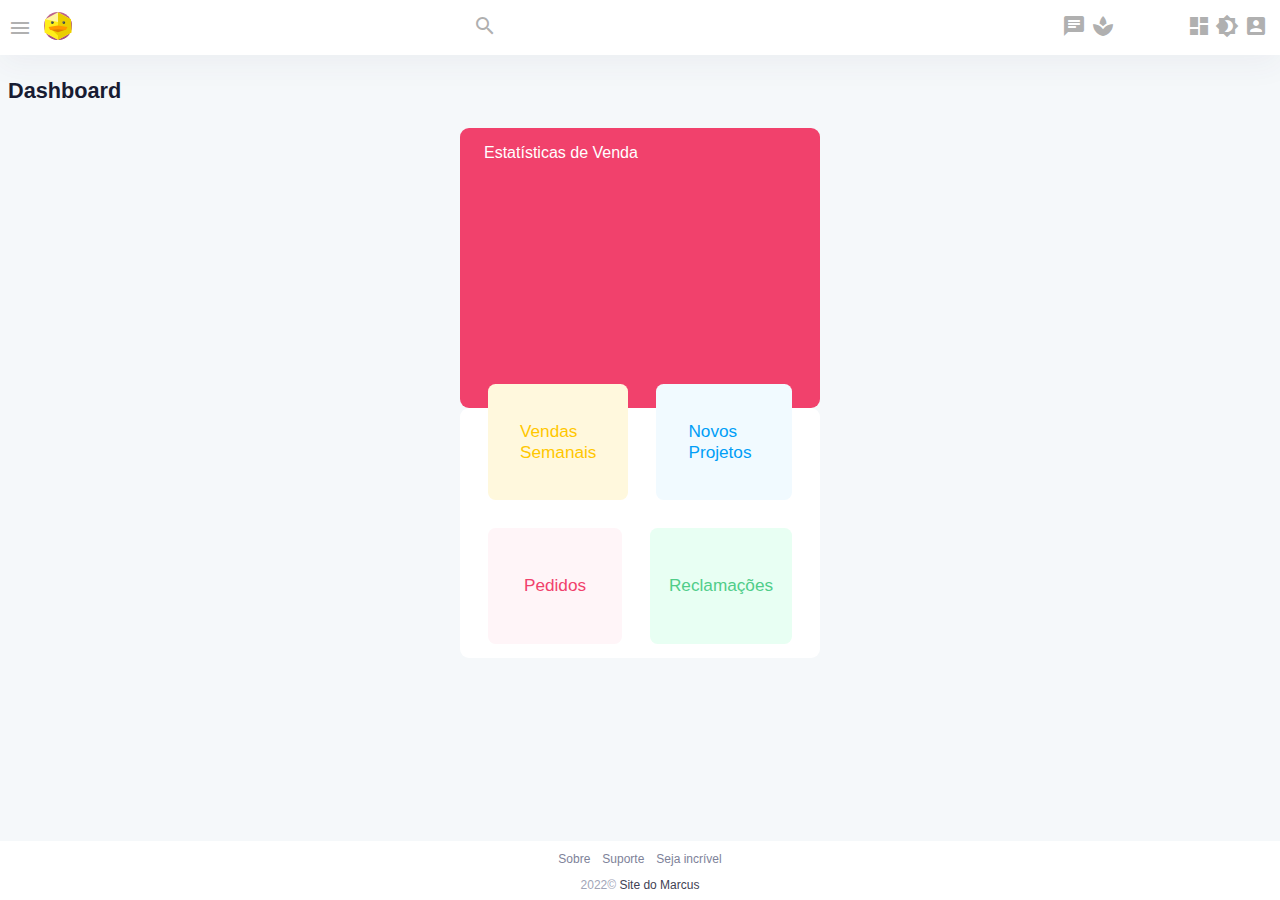
==== index.html @ cfc50450 "first-box-design" ====
<!DOCTYPE html>
<html lang="pt-br">

<head>
    <meta charset="UTF-8">
    <meta http-equiv="X-UA-Compatible" content="IE=edge">
    <meta name="viewport" content="width=device-width, initial-scale=1.0">
    <link rel="stylesheet" type="text/css" href="styles/index.css">
    <link rel="stylesheet" type="text/css" href="styles/design-system.css">
    <link href="https://fonts.googleapis.com/icon?family=Material+Icons" rel="stylesheet">
    <link rel="shortcut icon" href="assets/images/duck.svg" type="image/x-icon">
    <title>Site do Marcus</title>
</head>

<body>
    <header>
        <div>
            <span class="material-icons md-dark">menu</span>
            <img class="small-logo" src="assets/images/duck.svg" alt="Logo MV">
        </div>
        <div class="header-right">
            <span class="material-icons md-dark">search</span>
            <span class="material-icons md-dark">stacked_bar_chart</span>
            <span class="material-icons md-dark">stream</span>
            <span class="material-icons md-dark">chat</span>
            <span class="material-icons md-dark">space_dashboard</span>
            <span class="material-icons md-dark">brightness_4</span>
            <span class="material-icons md-dark">account_box</span>
            <span class="material-icons md-dark"></span>

        </div>
    </header>
    <main>
        <h1 class="fs-3">Dashboard</h1>
        <article>
            <div class="article-top">
                <h3 class="white-writing">Estatísticas de Venda</h3>
            </div>
            <div class="article-bottom">
                <div class="row-1">
                    <section class="box one">Vendas Semanais</section>
                    <section class="box two">Novos Projetos</section>
                </div>
                <div class="row-2">
                    <section class="box three">Pedidos</section>
                    <section class="box four">Reclamações</section>
                </div>
            </div>
        </article>
    </main>
    <footer>
        <div class="footer-top">
            <a href="">Sobre</a>
            <a href="">Suporte</a>
            <a href="">Seja incrível</a>
        </div>
        <div class="footer-bottom">
            <span>2022&copy</span>
            Site do Marcus
        </div>
    </footer>
</body>

</html>
---- styles/index.css ----
header {
    background-color: #fff;
    height: 55px;
    box-shadow: 0 10px 30px 0 rgb(82 63 105 / 5%);
    display: flex;
    align-items: center;
    padding: 8px;
    justify-content: space-between;
}

.small-logo {
    width: 28px;
    height: auto;
    margin-left: 8px;
}

.header-right {
    justify-content: flex-end;
}

main {
    flex-grow: 1;
}

h1 {
    color: var(--primary-color-text);
    padding: 8px;
}

h3 {
    padding: 16px 8px 8px 24px;
    font-size: 16px;
    font-weight: 400;
}

.white-writing {
    color: #fff;
}

.first-one {
    border-top: -300;
}

.article-top {
    background-color: #f1416c;
    height: 280px;
    width: 360px;
    margin-left: auto;
    margin-right: auto;
    border-radius: calc(0.625rem - 1px);
    position: relative;
}

.article-bottom {
    background-color: #fff;
    height: 250px;
    width: 360px;
    margin-left: auto;
    margin-right: auto;
    border-radius: calc(0.625rem - 1px);
}

.row-1 {
    display: flex;
    flex-direction: row;
    justify-content: center;
    margin-left: 1.75rem;
    position: relative;
    top: -24px;
}

.row-2 {
    display: flex;
    flex-direction: row;
    justify-content: center;
    margin-left: 1.75rem;
    position: relative;
    top: -24px;
}

.box {
    height: 116px;
    width: 142px;
    padding: 2.5rem 2rem;
    margin-bottom: 1.75rem;
    margin-right: 1.75rem;
    border-radius: .475rem;
    display: flex;
    justify-content: center;
    align-items: center;
    font-size: 1.075rem;
    font-weight: 500;
}
.one {
    background-color: #fff8dd;
    color: #ffc700
}

.two {
    background-color: #f1faff;
    color: #009ef7
}

.three {
    background-color: #fff5f8;
    color: #f1416c
}

.four {
    background-color: #e8fff3;
    color: #50cd89
}

footer {
    font-size: 12px;
    background-color: #fff;
    display: flex;
    justify-content: space-between;
    flex-direction: column;
    align-items: center;
    padding-bottom: 8px;
}


footer a {
    text-decoration: none;
    padding: 0.5em;
    line-height: 2.1em;
    color: var(--default-color-light);
}

footer a:active {
    color: var(--hover-color-text);
    text-decoration: underline;
}

footer span {
    color: #a1a5b7;
}

.footer-top {
    display: flex;
    font-size: 12px;
}

.footer-bottom {
    color: #3f4254;
}
---- styles/design-system.css ----
* {
    font-family: Roboto, -apple-system, BlinkMacSystemFont, Oxygen, Ubuntu, Cantarell, 'Open Sans', 'Helvetica Neue', sans-serif;
    text-rendering: optimizeLegibility;
    box-sizing: border-box;
}

body {
    --hover-color-text: #1a73e8;
    --primary-color-text: #181c32;
    --default-color-dark: #f2f2f2;
    --default-color-light: #7e8299;
    --default-background-color: #fff;
    display: flex;
    flex-direction: column;
    margin: 0;
    padding: 0;
    height: 100vh;
    width: 100vw;
    background-color: #f5f8fa;
}

.material-icons.md-16 {
    font-size: 16px;
}

.material-icons.md-24 {
    font-size: 24px;
}

.material-icons.md-32 {
    font-size: 32px;
}

.material-icons.md-40 {
    font-size: 40px;
}

.material-icons.md-dark {
    color: rgba(107, 107, 107, 0.54);
}

.material-icons.md-light {
    color: rgba(255, 255, 255, 1);
}

.fs-3 {
    font-size: calc(1.26rem + .12vw);
}

.bg-box {
    background-color: var(--default-background-color);
    margin-left: auto;
    margin-right: auto;
    width: 360px;
    height: 510px;
    border-radius: calc(0.625rem - 1px);
}
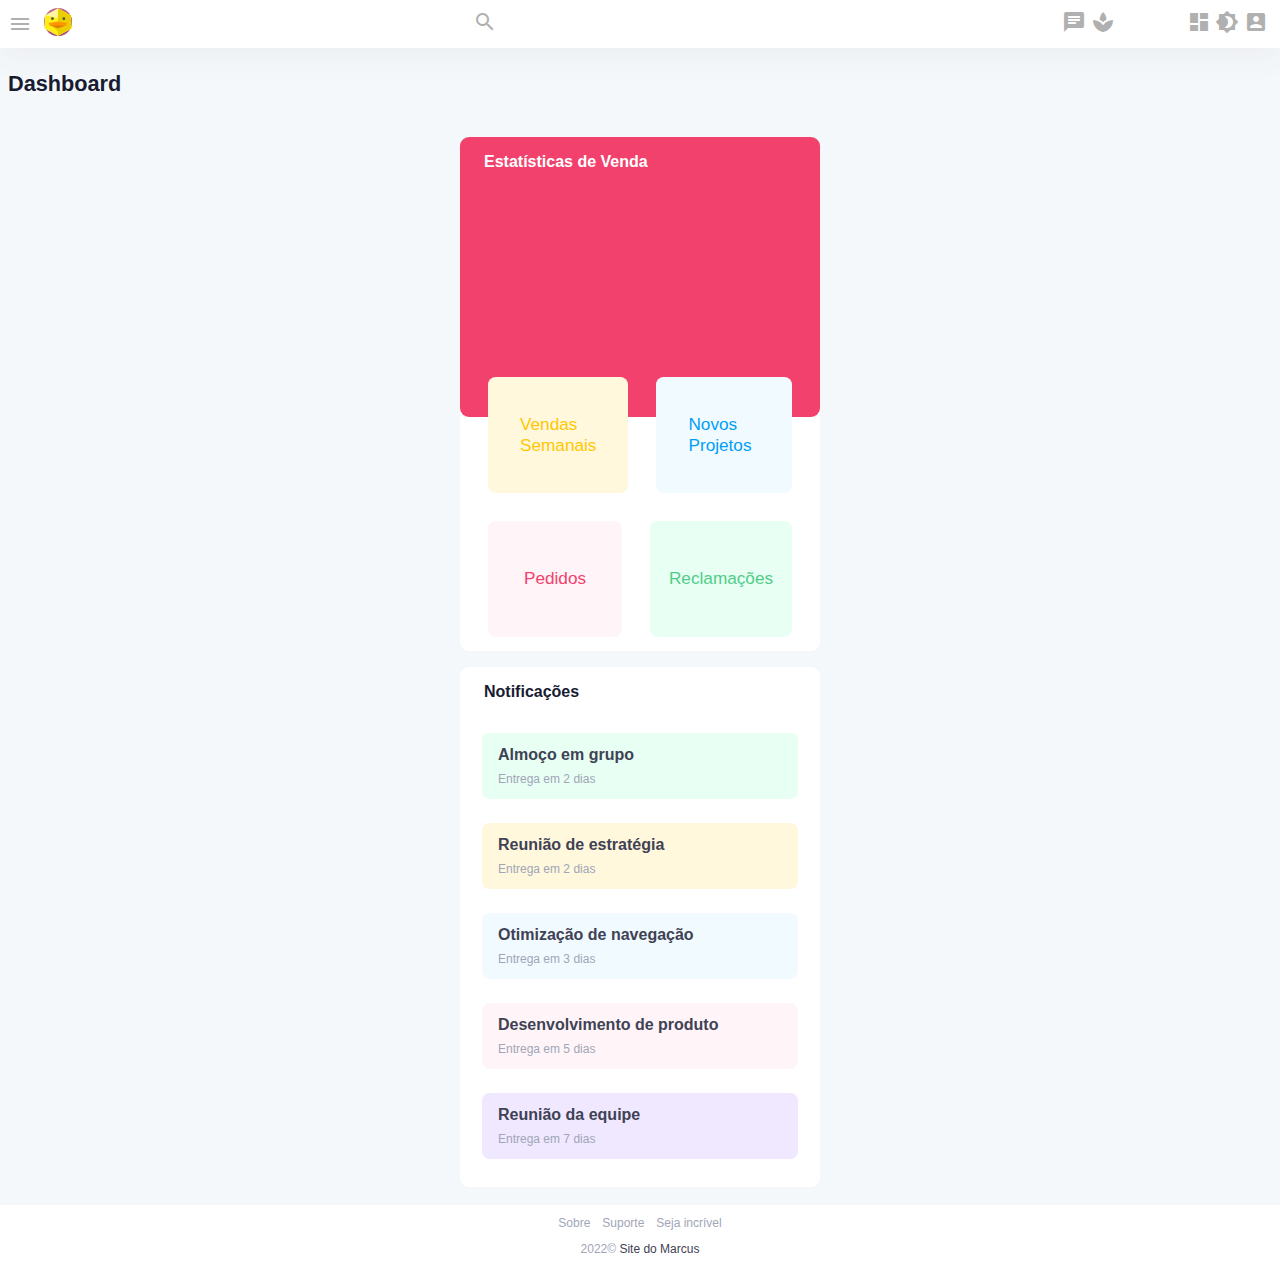
==== commit 7ee7ca5c: "aside-and-new-boxes-add" ====
--- a/index.html
+++ b/index.html
@@ -27,9 +27,22 @@
             <span class="material-icons md-dark">brightness_4</span>
             <span class="material-icons md-dark">account_box</span>
             <span class="material-icons md-dark"></span>
-
         </div>
     </header>
+    <aside>
+        <ul>
+            <li><a href="">Multipurpose</a></li>
+            <li><a href="">eCommerce</a></li>
+            <li><a href="">Marketing</a></li>
+            <li><a href="">Logistics</a></li>
+            <li><a href="">Delivery</a></li>
+            <li><a href="">Online Courses</a></li>
+            <li><a href="">Social</a></li>
+            <li><a href="">Cripto</a></li>
+            <li><a href="">School</a></li>
+            <li><a href="">Landing</a></li>
+        </ul>
+    </aside>
     <main>
         <h1 class="fs-3">Dashboard</h1>
         <article>
@@ -47,6 +60,24 @@
                 </div>
             </div>
         </article>
+        <article class="article-box">
+            <h3>Notificações</h3>
+            <section class="large-box four">Almoço em grupo
+                <span class="light-text">Entrega em 2 dias</span>
+            </section>
+            <section class="large-box one">Reunião de estratégia
+                <span class="light-text">Entrega em 2 dias</span>
+            </section>
+            <section class="large-box two">Otimização de navegação
+                <span class="light-text">Entrega em 3 dias</span>
+            </section>
+            <section class="large-box three">Desenvolvimento de produto
+                <span class="light-text">Entrega em 5 dias</span>
+            </section>
+            <section class="large-box five">Reunião da equipe
+                <span class="light-text">Entrega em 7 dias</span>
+            </section>
+        </article>
     </main>
     <footer>
         <div class="footer-top">
--- a/styles/index.css
+++ b/styles/index.css
@@ -18,6 +18,25 @@
     justify-content: flex-end;
 }
 
+aside {
+    display: none;
+    background-color: #1b1b28;
+    width: 250px;
+    height: 1450px;
+    color: var(--default-color-dark);
+    line-height: 3rem;
+}
+
+aside ul li a {
+    text-decoration: none;
+    color: var(--default-color-light);
+}
+
+aside ul li a:active {
+    color: var(--default-color-dark);
+
+}
+
 main {
     flex-grow: 1;
 }
@@ -31,14 +50,12 @@
     padding: 16px 8px 8px 24px;
     font-size: 16px;
     font-weight: 400;
+    color: var(--primary-color-text);
+    font-weight: bold;
 }
 
 .white-writing {
     color: #fff;
-}
-
-.first-one {
-    border-top: -300;
 }
 
 .article-top {
@@ -49,6 +66,7 @@
     margin-right: auto;
     border-radius: calc(0.625rem - 1px);
     position: relative;
+    bottom: -16px;
 }
 
 .article-bottom {
@@ -91,6 +109,7 @@
     font-size: 1.075rem;
     font-weight: 500;
 }
+
 .one {
     background-color: #fff8dd;
     color: #ffc700
@@ -109,6 +128,45 @@
 .four {
     background-color: #e8fff3;
     color: #50cd89
+}
+
+.five {
+    background-color: #efe8ff;
+}
+
+.article-box {
+    background-color: #fff;
+    height: 520px;
+    width: 360px;
+    margin-left: auto;
+    margin-right: auto;
+    margin-bottom: 18px;
+    border-radius: calc(0.625rem - 1px);
+    position: relative;
+}
+
+.large-box {
+    height: 66px;
+    width: 316px;
+    padding: 16px;
+    border-radius: .475rem;
+    display: flex;
+    flex-direction: column;
+    justify-content: center;
+    margin-top: 24px;
+    font-size: 1.075rem;
+    margin-left: auto;
+    margin-right: auto;
+    color: var(--dark-text-box);
+    font-size: 16px;
+    font-weight: 600;
+}
+
+.light-text {
+    color: var(--default-color-light);
+    font-size: 12px;
+    font-weight: 400;
+    padding-top: 8px;
 }
 
 footer {
--- a/styles/design-system.css
+++ b/styles/design-system.css
@@ -8,7 +8,8 @@
     --hover-color-text: #1a73e8;
     --primary-color-text: #181c32;
     --default-color-dark: #f2f2f2;
-    --default-color-light: #7e8299;
+    --default-color-light: #a1a5b7;
+    --dark-text-box: #3f4254;
     --default-background-color: #fff;
     display: flex;
     flex-direction: column;
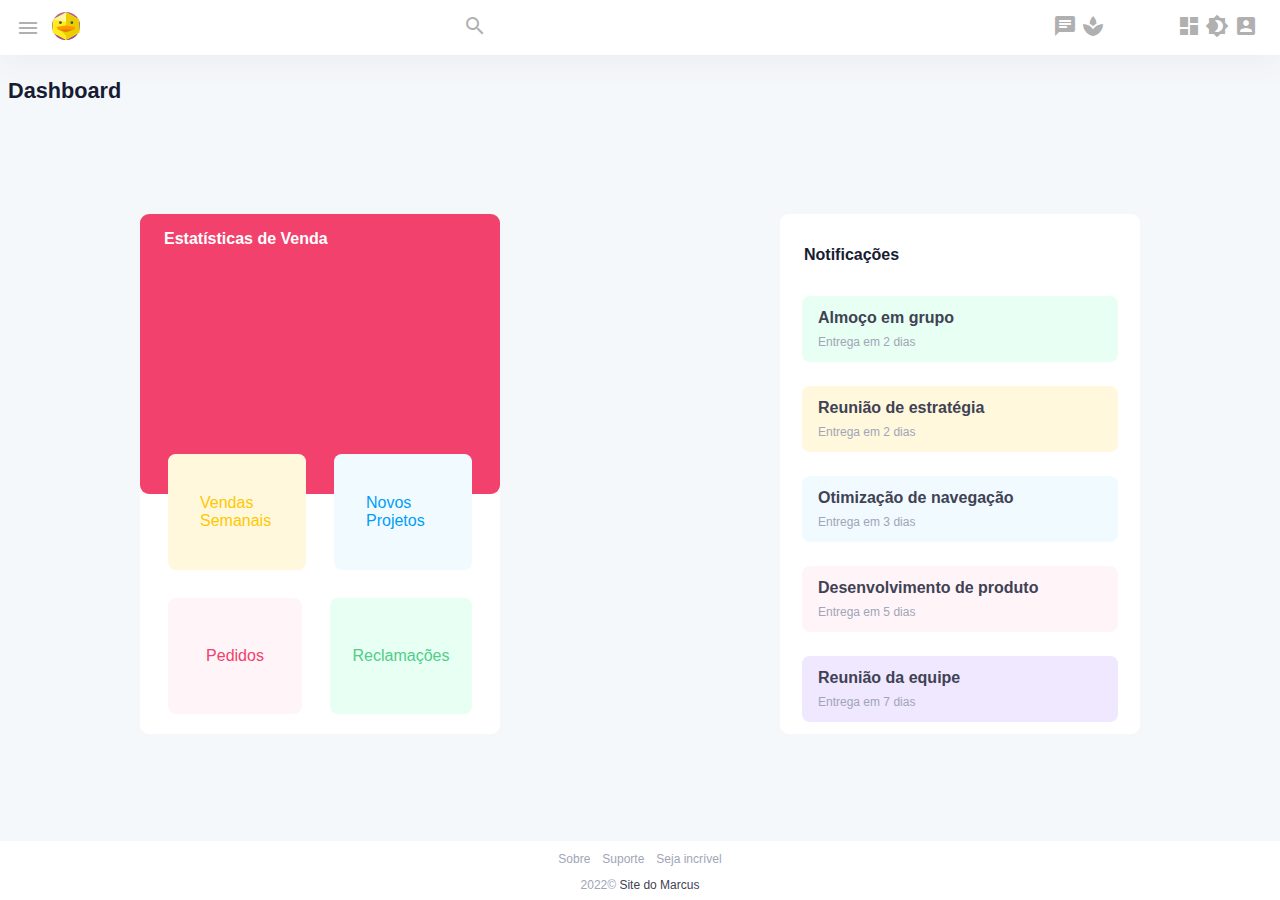
==== commit 8e7766b9: "media query implement" ====
--- a/index.html
+++ b/index.html
@@ -7,6 +7,7 @@
     <meta name="viewport" content="width=device-width, initial-scale=1.0">
     <link rel="stylesheet" type="text/css" href="styles/index.css">
     <link rel="stylesheet" type="text/css" href="styles/design-system.css">
+    <link rel="stylesheet" type="text/css" href="styles/script.js">
     <link href="https://fonts.googleapis.com/icon?family=Material+Icons" rel="stylesheet">
     <link rel="shortcut icon" href="assets/images/duck.svg" type="image/x-icon">
     <title>Site do Marcus</title>
@@ -14,22 +15,35 @@
 
 <body>
     <header>
-        <div>
-            <span class="material-icons md-dark">menu</span>
-            <img class="small-logo" src="assets/images/duck.svg" alt="Logo MV">
-        </div>
-        <div class="header-right">
-            <span class="material-icons md-dark">search</span>
-            <span class="material-icons md-dark">stacked_bar_chart</span>
-            <span class="material-icons md-dark">stream</span>
-            <span class="material-icons md-dark">chat</span>
-            <span class="material-icons md-dark">space_dashboard</span>
-            <span class="material-icons md-dark">brightness_4</span>
-            <span class="material-icons md-dark">account_box</span>
-            <span class="material-icons md-dark"></span>
+        <div class="header-box">
+            <div class="menu-toggle">
+                <div class="close-toggle">
+                    <span class="material-icons md-dark">menu</span>
+                    <img class="small-logo" src="assets/images/duck.svg" alt="Logo MV">
+                </div>
+            </div>
+            <div class="header-right">
+                <span class="material-icons md-dark">search</span>
+                <span class="material-icons md-dark">stacked_bar_chart</span>
+                <span class="material-icons md-dark">stream</span>
+                <span class="material-icons md-dark">chat</span>
+                <span class="material-icons md-dark">space_dashboard</span>
+                <span class="material-icons md-dark">brightness_4</span>
+                <span class="material-icons md-dark">account_box</span>
+                <span class="material-icons md-dark"></span>
+            </div>
         </div>
     </header>
+    <div class="sub-header">
+        <h1 class="fs-3">Dashboard</h1>
+    </div>
     <aside>
+        <div class="menu-toggle">
+            <div class="close-toggle">
+                <span class="material-icons md-dark">close</span>
+                <!-- <img class="small-logo" src="assets/images/duck.svg" alt="Logo MV"> -->
+            </div>
+        </div>
         <ul>
             <li><a href="">Multipurpose</a></li>
             <li><a href="">eCommerce</a></li>
@@ -44,21 +58,20 @@
         </ul>
     </aside>
     <main>
-        <h1 class="fs-3">Dashboard</h1>
-        <article>
-            <div class="article-top">
+        <article class="first-box">
+            <section class="article-top">
                 <h3 class="white-writing">Estatísticas de Venda</h3>
-            </div>
-            <div class="article-bottom">
-                <div class="row-1">
+            </section>
+            <section class="article-bottom">
+                <div class="row">
                     <section class="box one">Vendas Semanais</section>
                     <section class="box two">Novos Projetos</section>
                 </div>
-                <div class="row-2">
+                <div class="row">
                     <section class="box three">Pedidos</section>
                     <section class="box four">Reclamações</section>
                 </div>
-            </div>
+            </section>
         </article>
         <article class="article-box">
             <h3>Notificações</h3>
--- a/styles/index.css
+++ b/styles/index.css
@@ -5,7 +5,13 @@
     display: flex;
     align-items: center;
     padding: 8px;
+}
+
+.header-box {
+    display: flex;
     justify-content: space-between;
+    align-items: center;
+    width: 98vw;
 }
 
 .small-logo {
@@ -14,18 +20,23 @@
     margin-left: 8px;
 }
 
-.header-right {
-    justify-content: flex-end;
-}
-
 aside {
     display: none;
+    position: fixed;
     background-color: #1b1b28;
     width: 250px;
-    height: 1450px;
+    height: 100vh;
     color: var(--default-color-dark);
     line-height: 3rem;
-}
+    z-index: 999;
+    transition: 0.3s;
+}
+
+.close-toggle {
+    padding: 8px;
+    transition: 0.5s;
+}
+
 
 aside ul li a {
     text-decoration: none;
@@ -58,6 +69,13 @@
     color: #fff;
 }
 
+.first-box {
+    margin-left: auto;
+    margin-right: auto;
+    position: relative;
+    bottom: 25px;
+}
+
 .article-top {
     background-color: #f1416c;
     height: 280px;
@@ -71,23 +89,14 @@
 
 .article-bottom {
     background-color: #fff;
-    height: 250px;
+    height: 256px;
     width: 360px;
     margin-left: auto;
     margin-right: auto;
     border-radius: calc(0.625rem - 1px);
 }
 
-.row-1 {
-    display: flex;
-    flex-direction: row;
-    justify-content: center;
-    margin-left: 1.75rem;
-    position: relative;
-    top: -24px;
-}
-
-.row-2 {
+.row {
     display: flex;
     flex-direction: row;
     justify-content: center;
@@ -106,7 +115,7 @@
     display: flex;
     justify-content: center;
     align-items: center;
-    font-size: 1.075rem;
+    font-size: 16px;
     font-weight: 500;
 }
 
@@ -160,6 +169,11 @@
     color: var(--dark-text-box);
     font-size: 16px;
     font-weight: 600;
+    cursor: pointer;
+}
+
+.large-box:hover {
+    color: var(--hover-color-text);
 }
 
 .light-text {
--- a/styles/design-system.css
+++ b/styles/design-system.css
@@ -55,4 +55,19 @@
     width: 360px;
     height: 510px;
     border-radius: calc(0.625rem - 1px);
-}+}
+
+@media (min-width: 768px) {
+    header-box {
+        width: 90%;
+    }
+
+    main {
+        display: flex;
+        align-items: center;
+    }
+
+    /* aside {
+        position: sticky;
+    } */
+}
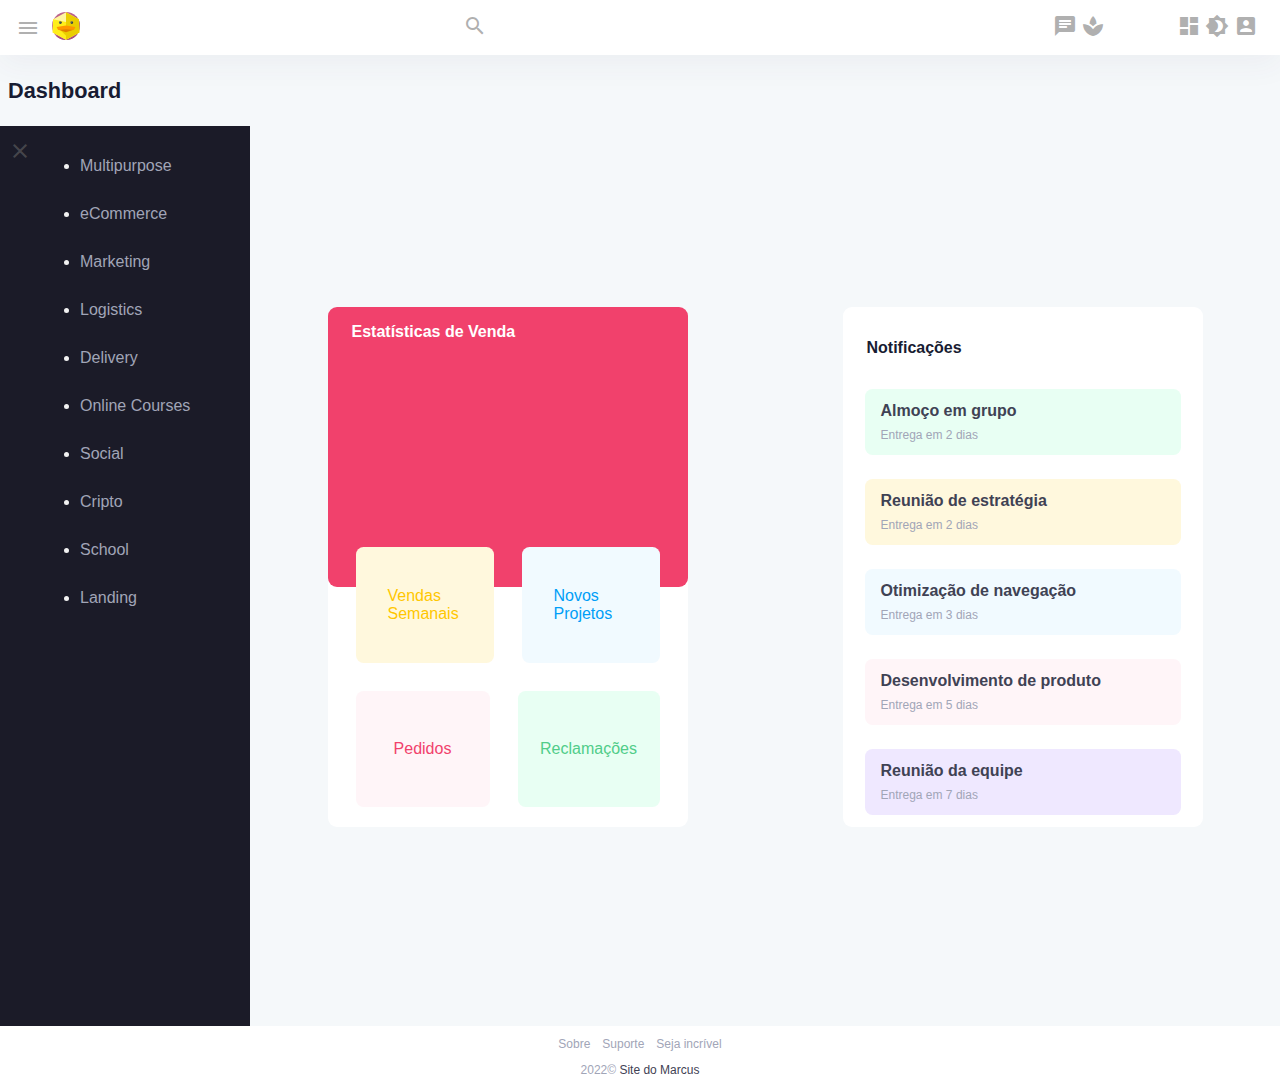
==== commit 342fefe1: "Fix <aside> menu behavior (not completely)" ====
--- a/index.html
+++ b/index.html
@@ -1,108 +1,126 @@
 <!DOCTYPE html>
 <html lang="pt-br">
+  <head>
+    <meta charset="UTF-8" />
+    <meta http-equiv="X-UA-Compatible" content="IE=edge" />
+    <meta name="viewport" content="width=device-width, initial-scale=1.0" />
+    <link rel="stylesheet" type="text/css" href="styles/index.css" />
+    <link rel="stylesheet" type="text/css" href="styles/design-system.css" />
+    <link
+      href="https://fonts.googleapis.com/icon?family=Material+Icons"
+      rel="stylesheet"
+    />
+    <link
+      rel="shortcut icon"
+      href="assets/images/duck.svg"
+      type="image/x-icon"
+    />
+    <title>Site do Marcus</title>
+  </head>
 
-<head>
-    <meta charset="UTF-8">
-    <meta http-equiv="X-UA-Compatible" content="IE=edge">
-    <meta name="viewport" content="width=device-width, initial-scale=1.0">
-    <link rel="stylesheet" type="text/css" href="styles/index.css">
-    <link rel="stylesheet" type="text/css" href="styles/design-system.css">
-    <link rel="stylesheet" type="text/css" href="styles/script.js">
-    <link href="https://fonts.googleapis.com/icon?family=Material+Icons" rel="stylesheet">
-    <link rel="shortcut icon" href="assets/images/duck.svg" type="image/x-icon">
-    <title>Site do Marcus</title>
-</head>
-
-<body>
+  <body>
     <header>
-        <div class="header-box">
-            <div class="menu-toggle">
-                <div class="close-toggle">
-                    <span class="material-icons md-dark">menu</span>
-                    <img class="small-logo" src="assets/images/duck.svg" alt="Logo MV">
-                </div>
-            </div>
-            <div class="header-right">
-                <span class="material-icons md-dark">search</span>
-                <span class="material-icons md-dark">stacked_bar_chart</span>
-                <span class="material-icons md-dark">stream</span>
-                <span class="material-icons md-dark">chat</span>
-                <span class="material-icons md-dark">space_dashboard</span>
-                <span class="material-icons md-dark">brightness_4</span>
-                <span class="material-icons md-dark">account_box</span>
-                <span class="material-icons md-dark"></span>
-            </div>
+      <div class="header-box">
+        <div class="menu-toggle">
+          <!-- Isso atua como um botão, então eu faria ser um botão ao invés de uma DIV -->
+          <div id="toggle-button" class="close-toggle">
+            <span class="material-icons md-dark">menu</span>
+            <img
+              class="small-logo"
+              src="assets/images/duck.svg"
+              alt="Logo MV"
+            />
+          </div>
         </div>
+        <div class="header-right">
+          <span class="material-icons md-dark">search</span>
+          <span class="material-icons md-dark">stacked_bar_chart</span>
+          <span class="material-icons md-dark">stream</span>
+          <span class="material-icons md-dark">chat</span>
+          <span class="material-icons md-dark">space_dashboard</span>
+          <span class="material-icons md-dark">brightness_4</span>
+          <span class="material-icons md-dark">account_box</span>
+          <span class="material-icons md-dark"></span>
+        </div>
+      </div>
     </header>
     <div class="sub-header">
-        <h1 class="fs-3">Dashboard</h1>
+      <h1 class="fs-3">Dashboard</h1>
     </div>
-    <aside>
+    <div style="display: flex">
+      <aside id="drawer-menu">
         <div class="menu-toggle">
-            <div class="close-toggle">
-                <span class="material-icons md-dark">close</span>
-                <!-- <img class="small-logo" src="assets/images/duck.svg" alt="Logo MV"> -->
-            </div>
+          <div class="close-toggle">
+            <span class="material-icons md-dark">close</span>
+            <!-- <img class="small-logo" src="assets/images/duck.svg" alt="Logo MV"> -->
+          </div>
         </div>
         <ul>
-            <li><a href="">Multipurpose</a></li>
-            <li><a href="">eCommerce</a></li>
-            <li><a href="">Marketing</a></li>
-            <li><a href="">Logistics</a></li>
-            <li><a href="">Delivery</a></li>
-            <li><a href="">Online Courses</a></li>
-            <li><a href="">Social</a></li>
-            <li><a href="">Cripto</a></li>
-            <li><a href="">School</a></li>
-            <li><a href="">Landing</a></li>
+          <li><a href="">Multipurpose</a></li>
+          <li><a href="">eCommerce</a></li>
+          <li><a href="">Marketing</a></li>
+          <li><a href="">Logistics</a></li>
+          <li><a href="">Delivery</a></li>
+          <li><a href="">Online Courses</a></li>
+          <li><a href="">Social</a></li>
+          <li><a href="">Cripto</a></li>
+          <li><a href="">School</a></li>
+          <li><a href="">Landing</a></li>
         </ul>
-    </aside>
-    <main>
+      </aside>
+      <main>
         <article class="first-box">
-            <section class="article-top">
-                <h3 class="white-writing">Estatísticas de Venda</h3>
-            </section>
-            <section class="article-bottom">
-                <div class="row">
-                    <section class="box one">Vendas Semanais</section>
-                    <section class="box two">Novos Projetos</section>
-                </div>
-                <div class="row">
-                    <section class="box three">Pedidos</section>
-                    <section class="box four">Reclamações</section>
-                </div>
-            </section>
+          <div class="article-top">
+            <h3 class="white-writing">Estatísticas de Venda</h3>
+          </div>
+          <div class="article-bottom">
+            <div class="row">
+              <section class="box one">Vendas Semanais</section>
+              <section class="box two">Novos Projetos</section>
+            </div>
+            <div class="row">
+              <section class="box three">Pedidos</section>
+              <section class="box four">Reclamações</section>
+            </div>
+          </div>
         </article>
         <article class="article-box">
-            <h3>Notificações</h3>
-            <section class="large-box four">Almoço em grupo
-                <span class="light-text">Entrega em 2 dias</span>
-            </section>
-            <section class="large-box one">Reunião de estratégia
-                <span class="light-text">Entrega em 2 dias</span>
-            </section>
-            <section class="large-box two">Otimização de navegação
-                <span class="light-text">Entrega em 3 dias</span>
-            </section>
-            <section class="large-box three">Desenvolvimento de produto
-                <span class="light-text">Entrega em 5 dias</span>
-            </section>
-            <section class="large-box five">Reunião da equipe
-                <span class="light-text">Entrega em 7 dias</span>
-            </section>
+          <h3>Notificações</h3>
+          <section class="large-box four">
+            Almoço em grupo
+            <span class="light-text">Entrega em 2 dias</span>
+          </section>
+          <section class="large-box one">
+            Reunião de estratégia
+            <span class="light-text">Entrega em 2 dias</span>
+          </section>
+          <section class="large-box two">
+            Otimização de navegação
+            <span class="light-text">Entrega em 3 dias</span>
+          </section>
+          <section class="large-box three">
+            Desenvolvimento de produto
+            <span class="light-text">Entrega em 5 dias</span>
+          </section>
+          <section class="large-box five">
+            Reunião da equipe
+            <span class="light-text">Entrega em 7 dias</span>
+          </section>
         </article>
-    </main>
+      </main>
+    </div>
     <footer>
-        <div class="footer-top">
-            <a href="">Sobre</a>
-            <a href="">Suporte</a>
-            <a href="">Seja incrível</a>
-        </div>
-        <div class="footer-bottom">
-            <span>2022&copy</span>
-            Site do Marcus
-        </div>
+      <div class="footer-top">
+        <a href="">Sobre</a>
+        <a href="">Suporte</a>
+        <a href="">Seja incrível</a>
+      </div>
+      <div class="footer-bottom">
+        <span>2022&copy</span>
+        Site do Marcus
+      </div>
     </footer>
-</body>
 
-</html>+    <script src="styles/script.js"></script>
+  </body>
+</html>
--- a/styles/index.css
+++ b/styles/index.css
@@ -21,10 +21,10 @@
 }
 
 aside {
-    display: none;
-    position: fixed;
+    display: flex;
+    position: relative;
     background-color: #1b1b28;
-    width: 250px;
+    min-width: 250px;
     height: 100vh;
     color: var(--default-color-dark);
     line-height: 3rem;
@@ -33,6 +33,7 @@
 }
 
 .close-toggle {
+    cursor: pointer;
     padding: 8px;
     transition: 0.5s;
 }
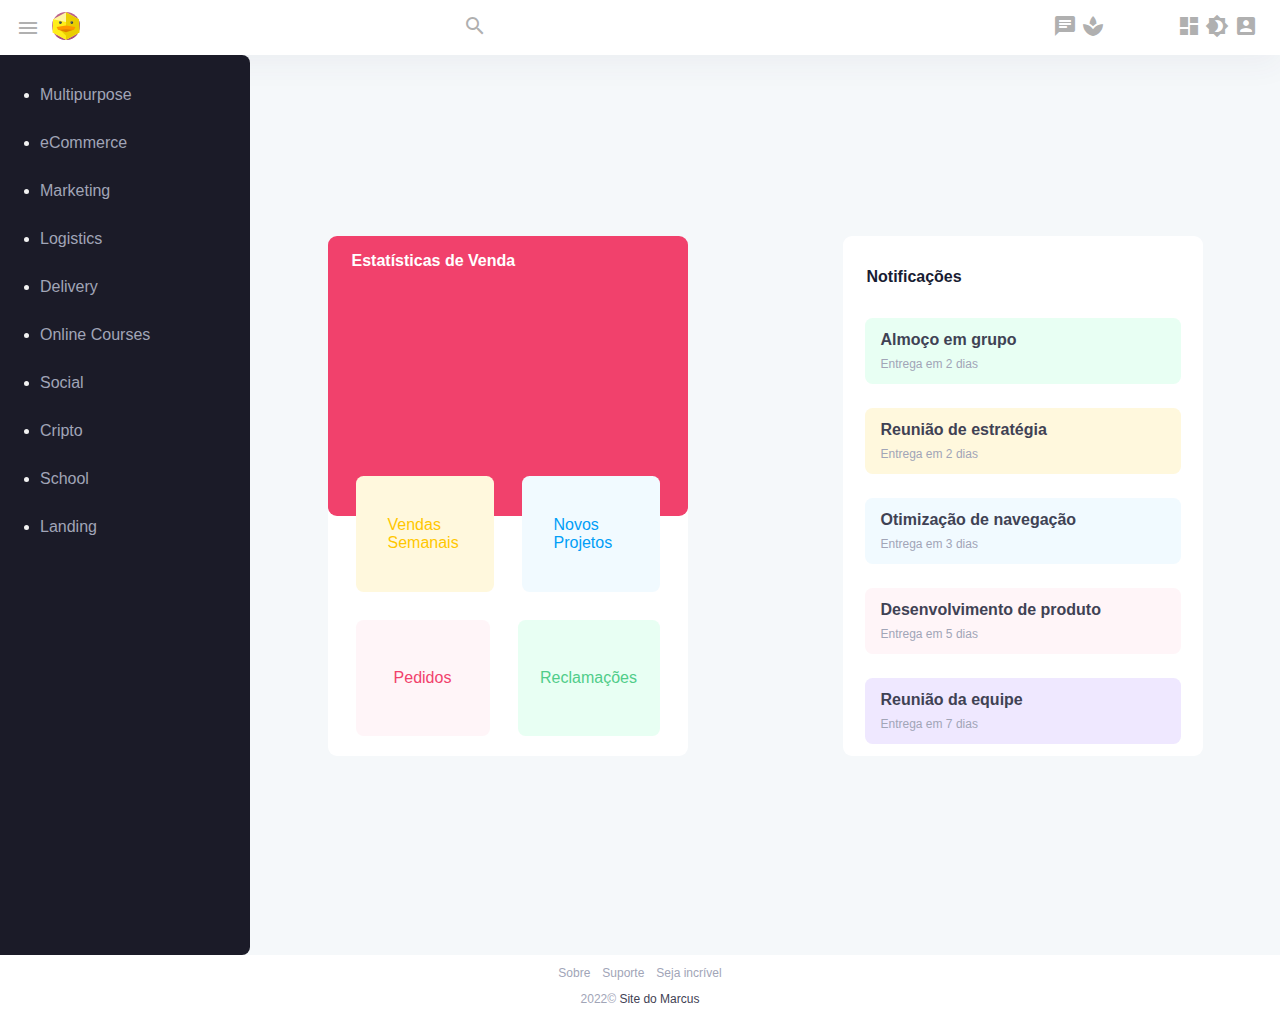
==== commit 0549d258: "fix aside behavior" ====
--- a/index.html
+++ b/index.html
@@ -25,11 +25,7 @@
           <!-- Isso atua como um botão, então eu faria ser um botão ao invés de uma DIV -->
           <div id="toggle-button" class="close-toggle">
             <span class="material-icons md-dark">menu</span>
-            <img
-              class="small-logo"
-              src="assets/images/duck.svg"
-              alt="Logo MV"
-            />
+            <img class="small-logo" src="assets/images/duck.svg" alt="Logo MV"/>
           </div>
         </div>
         <div class="header-right">
@@ -44,17 +40,11 @@
         </div>
       </div>
     </header>
-    <div class="sub-header">
+    <!-- <div class="sub-header">
       <h1 class="fs-3">Dashboard</h1>
-    </div>
-    <div style="display: flex">
+    </div> -->
+    <div class="drawer-box">
       <aside id="drawer-menu">
-        <div class="menu-toggle">
-          <div class="close-toggle">
-            <span class="material-icons md-dark">close</span>
-            <!-- <img class="small-logo" src="assets/images/duck.svg" alt="Logo MV"> -->
-          </div>
-        </div>
         <ul>
           <li><a href="">Multipurpose</a></li>
           <li><a href="">eCommerce</a></li>
--- a/styles/index.css
+++ b/styles/index.css
@@ -1,221 +1,243 @@
 header {
-    background-color: #fff;
-    height: 55px;
-    box-shadow: 0 10px 30px 0 rgb(82 63 105 / 5%);
-    display: flex;
-    align-items: center;
-    padding: 8px;
+  background-color: #fff;
+  height: 55px;
+  box-shadow: 0 10px 30px 0 rgb(82 63 105 / 5%);
+  display: flex;
+  align-items: center;
+  padding: 8px;
 }
 
 .header-box {
-    display: flex;
-    justify-content: space-between;
-    align-items: center;
-    width: 98vw;
+  display: flex;
+  justify-content: space-between;
+  align-items: center;
+  width: 98vw;
 }
 
 .small-logo {
-    width: 28px;
-    height: auto;
-    margin-left: 8px;
+  width: 28px;
+  height: auto;
+  margin-left: 8px;
+}
+
+.drawer-box {
+  display: flex;
 }
 
 aside {
-    display: flex;
-    position: relative;
-    background-color: #1b1b28;
-    min-width: 250px;
-    height: 100vh;
-    color: var(--default-color-dark);
-    line-height: 3rem;
-    z-index: 999;
-    transition: 0.3s;
+  display: flex;
+  position: relative;
+  background-color: #1b1b28;
+  min-width: 250px;
+  height: 100vh;
+  border-radius: 0 8px 8px 0px;
+  color: var(--default-color-dark);
+  line-height: 3rem;
+  z-index: 999;
+  transition: 0.3s;
 }
 
 .close-toggle {
-    cursor: pointer;
-    padding: 8px;
-    transition: 0.5s;
-}
-
+  cursor: pointer;
+  padding: 8px;
+  transition: 0.5s;
+}
 
 aside ul li a {
-    text-decoration: none;
-    color: var(--default-color-light);
+  text-decoration: none;
+  color: var(--default-color-light);
 }
 
 aside ul li a:active {
-    color: var(--default-color-dark);
-
+  color: var(--default-color-dark);
 }
 
 main {
-    flex-grow: 1;
+  flex-grow: 1;
+  height: 100vh;
 }
 
 h1 {
-    color: var(--primary-color-text);
-    padding: 8px;
+  color: var(--primary-color-text);
+  padding: 8px;
 }
 
 h3 {
-    padding: 16px 8px 8px 24px;
-    font-size: 16px;
-    font-weight: 400;
-    color: var(--primary-color-text);
-    font-weight: bold;
+  padding: 16px 8px 8px 24px;
+  font-size: 16px;
+  font-weight: 400;
+  color: var(--primary-color-text);
+  font-weight: bold;
 }
 
 .white-writing {
-    color: #fff;
+  color: #fff;
 }
 
 .first-box {
-    margin-left: auto;
-    margin-right: auto;
-    position: relative;
-    bottom: 25px;
+  margin-left: auto;
+  margin-right: auto;
+  position: relative;
+  bottom: 25px;
 }
 
 .article-top {
-    background-color: #f1416c;
-    height: 280px;
-    width: 360px;
-    margin-left: auto;
-    margin-right: auto;
-    border-radius: calc(0.625rem - 1px);
-    position: relative;
-    bottom: -16px;
+  background-color: #f1416c;
+  height: 280px;
+  width: 360px;
+  margin-left: auto;
+  margin-right: auto;
+  border-radius: calc(0.625rem - 1px);
+  position: relative;
+  bottom: -16px;
 }
 
 .article-bottom {
-    background-color: #fff;
-    height: 256px;
-    width: 360px;
-    margin-left: auto;
-    margin-right: auto;
-    border-radius: calc(0.625rem - 1px);
+  background-color: #fff;
+  height: 256px;
+  width: 360px;
+  margin-left: auto;
+  margin-right: auto;
+  border-radius: calc(0.625rem - 1px);
 }
 
 .row {
-    display: flex;
-    flex-direction: row;
-    justify-content: center;
-    margin-left: 1.75rem;
-    position: relative;
-    top: -24px;
+  display: flex;
+  flex-direction: row;
+  justify-content: center;
+  margin-left: 1.75rem;
+  position: relative;
+  top: -24px;
 }
 
 .box {
-    height: 116px;
-    width: 142px;
-    padding: 2.5rem 2rem;
-    margin-bottom: 1.75rem;
-    margin-right: 1.75rem;
-    border-radius: .475rem;
-    display: flex;
-    justify-content: center;
-    align-items: center;
-    font-size: 16px;
-    font-weight: 500;
+  height: 116px;
+  width: 142px;
+  padding: 2.5rem 2rem;
+  margin-bottom: 1.75rem;
+  margin-right: 1.75rem;
+  border-radius: 0.475rem;
+  display: flex;
+  justify-content: center;
+  align-items: center;
+  font-size: 16px;
+  font-weight: 500;
+  cursor: pointer;
 }
 
 .one {
-    background-color: #fff8dd;
-    color: #ffc700
+  background-color: #fff8dd;
+  color: #ffc700;
 }
 
 .two {
-    background-color: #f1faff;
-    color: #009ef7
+  background-color: #f1faff;
+  color: #009ef7;
 }
 
 .three {
-    background-color: #fff5f8;
-    color: #f1416c
+  background-color: #fff5f8;
+  color: #f1416c;
 }
 
 .four {
-    background-color: #e8fff3;
-    color: #50cd89
+  background-color: #e8fff3;
+  color: #50cd89;
 }
 
 .five {
-    background-color: #efe8ff;
+  background-color: #efe8ff;
+}
+
+.box.one:hover {
+  border: 0.5px solid #ffc700;
+  transition: 0.3s;
+}
+.box.two:hover {
+  border: 0.5px solid #009ef7;
+  transition: 0.3s;
+}
+.box.three:hover {
+  border: 0.5px solid #f1416c;
+  transition: 0.3s;
+}
+.box.four:hover {
+  border: 0.5px solid #50cd89;
+  transition: 0.3s;
 }
 
 .article-box {
-    background-color: #fff;
-    height: 520px;
-    width: 360px;
-    margin-left: auto;
-    margin-right: auto;
-    margin-bottom: 18px;
-    border-radius: calc(0.625rem - 1px);
-    position: relative;
+  background-color: #fff;
+  height: 520px;
+  width: 360px;
+  margin-left: auto;
+  margin-right: auto;
+  margin-bottom: 18px;
+  border-radius: calc(0.625rem - 1px);
+  position: relative;
 }
 
 .large-box {
-    height: 66px;
-    width: 316px;
-    padding: 16px;
-    border-radius: .475rem;
-    display: flex;
-    flex-direction: column;
-    justify-content: center;
-    margin-top: 24px;
-    font-size: 1.075rem;
-    margin-left: auto;
-    margin-right: auto;
-    color: var(--dark-text-box);
-    font-size: 16px;
-    font-weight: 600;
-    cursor: pointer;
+  height: 66px;
+  width: 316px;
+  padding: 16px;
+  border-radius: 0.475rem;
+  display: flex;
+  flex-direction: column;
+  justify-content: center;
+  margin-top: 24px;
+  font-size: 1.075rem;
+  margin-left: auto;
+  margin-right: auto;
+  color: var(--dark-text-box);
+  font-size: 16px;
+  font-weight: 600;
+  cursor: pointer;
 }
 
 .large-box:hover {
-    color: var(--hover-color-text);
+  color: var(--hover-color-text);
+  transition: 0.3s;
 }
 
 .light-text {
-    color: var(--default-color-light);
-    font-size: 12px;
-    font-weight: 400;
-    padding-top: 8px;
+  color: var(--default-color-light);
+  font-size: 12px;
+  font-weight: 400;
+  padding-top: 8px;
 }
 
 footer {
-    font-size: 12px;
-    background-color: #fff;
-    display: flex;
-    justify-content: space-between;
-    flex-direction: column;
-    align-items: center;
-    padding-bottom: 8px;
-}
-
+  font-size: 12px;
+  background-color: #fff;
+  display: flex;
+  justify-content: space-between;
+  flex-direction: column;
+  align-items: center;
+  padding-bottom: 8px;
+}
 
 footer a {
-    text-decoration: none;
-    padding: 0.5em;
-    line-height: 2.1em;
-    color: var(--default-color-light);
+  text-decoration: none;
+  padding: 0.5em;
+  line-height: 2.1em;
+  color: var(--default-color-light);
 }
 
 footer a:active {
-    color: var(--hover-color-text);
-    text-decoration: underline;
+  color: var(--hover-color-text);
+  text-decoration: underline;
 }
 
 footer span {
-    color: #a1a5b7;
+  color: #a1a5b7;
 }
 
 .footer-top {
-    display: flex;
-    font-size: 12px;
+  display: flex;
+  font-size: 12px;
 }
 
 .footer-bottom {
-    color: #3f4254;
-}+  color: #3f4254;
+}
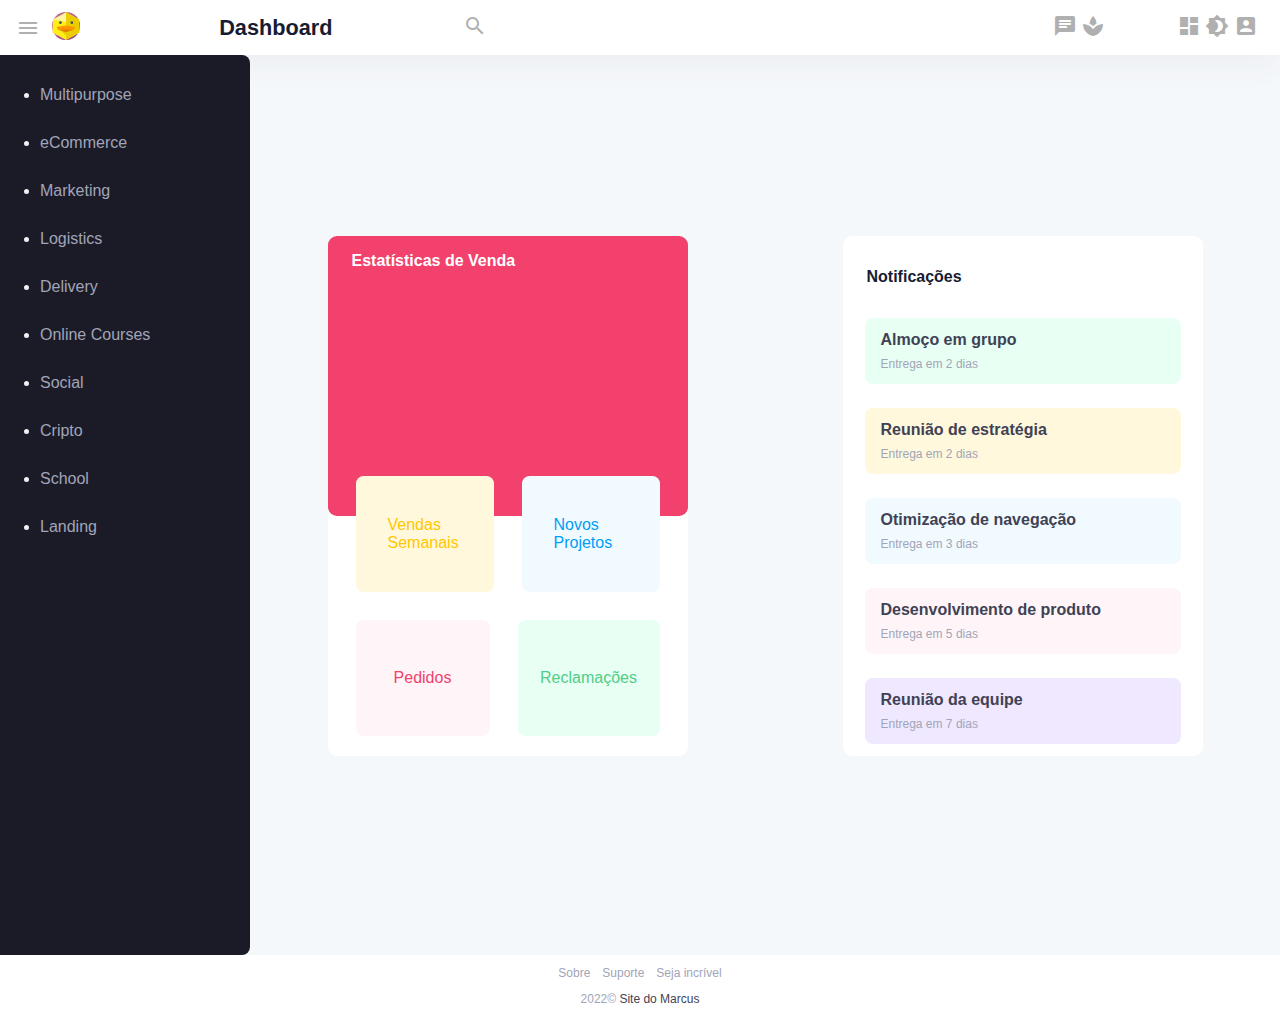
==== commit a3d217da: "refactor dashboard tag position" ====
--- a/index.html
+++ b/index.html
@@ -25,8 +25,15 @@
           <!-- Isso atua como um botão, então eu faria ser um botão ao invés de uma DIV -->
           <div id="toggle-button" class="close-toggle">
             <span class="material-icons md-dark">menu</span>
-            <img class="small-logo" src="assets/images/duck.svg" alt="Logo MV"/>
+            <img
+              class="small-logo"
+              src="assets/images/duck.svg"
+              alt="Logo MV"
+            />
           </div>
+        </div>
+        <div class="sub-header">
+          <h1 class="fs-3">Dashboard</h1>
         </div>
         <div class="header-right">
           <span class="material-icons md-dark">search</span>
--- a/styles/index.css
+++ b/styles/index.css
@@ -19,6 +19,10 @@
   height: auto;
   margin-left: 8px;
 }
+
+.sub-header {
+  display: none;
+  }
 
 .drawer-box {
   display: flex;
--- a/styles/design-system.css
+++ b/styles/design-system.css
@@ -67,7 +67,7 @@
         align-items: center;
     }
 
-    /* aside {
-        position: sticky;
-    } */
+    .sub-header {
+        display: flex;
+        }
 }
